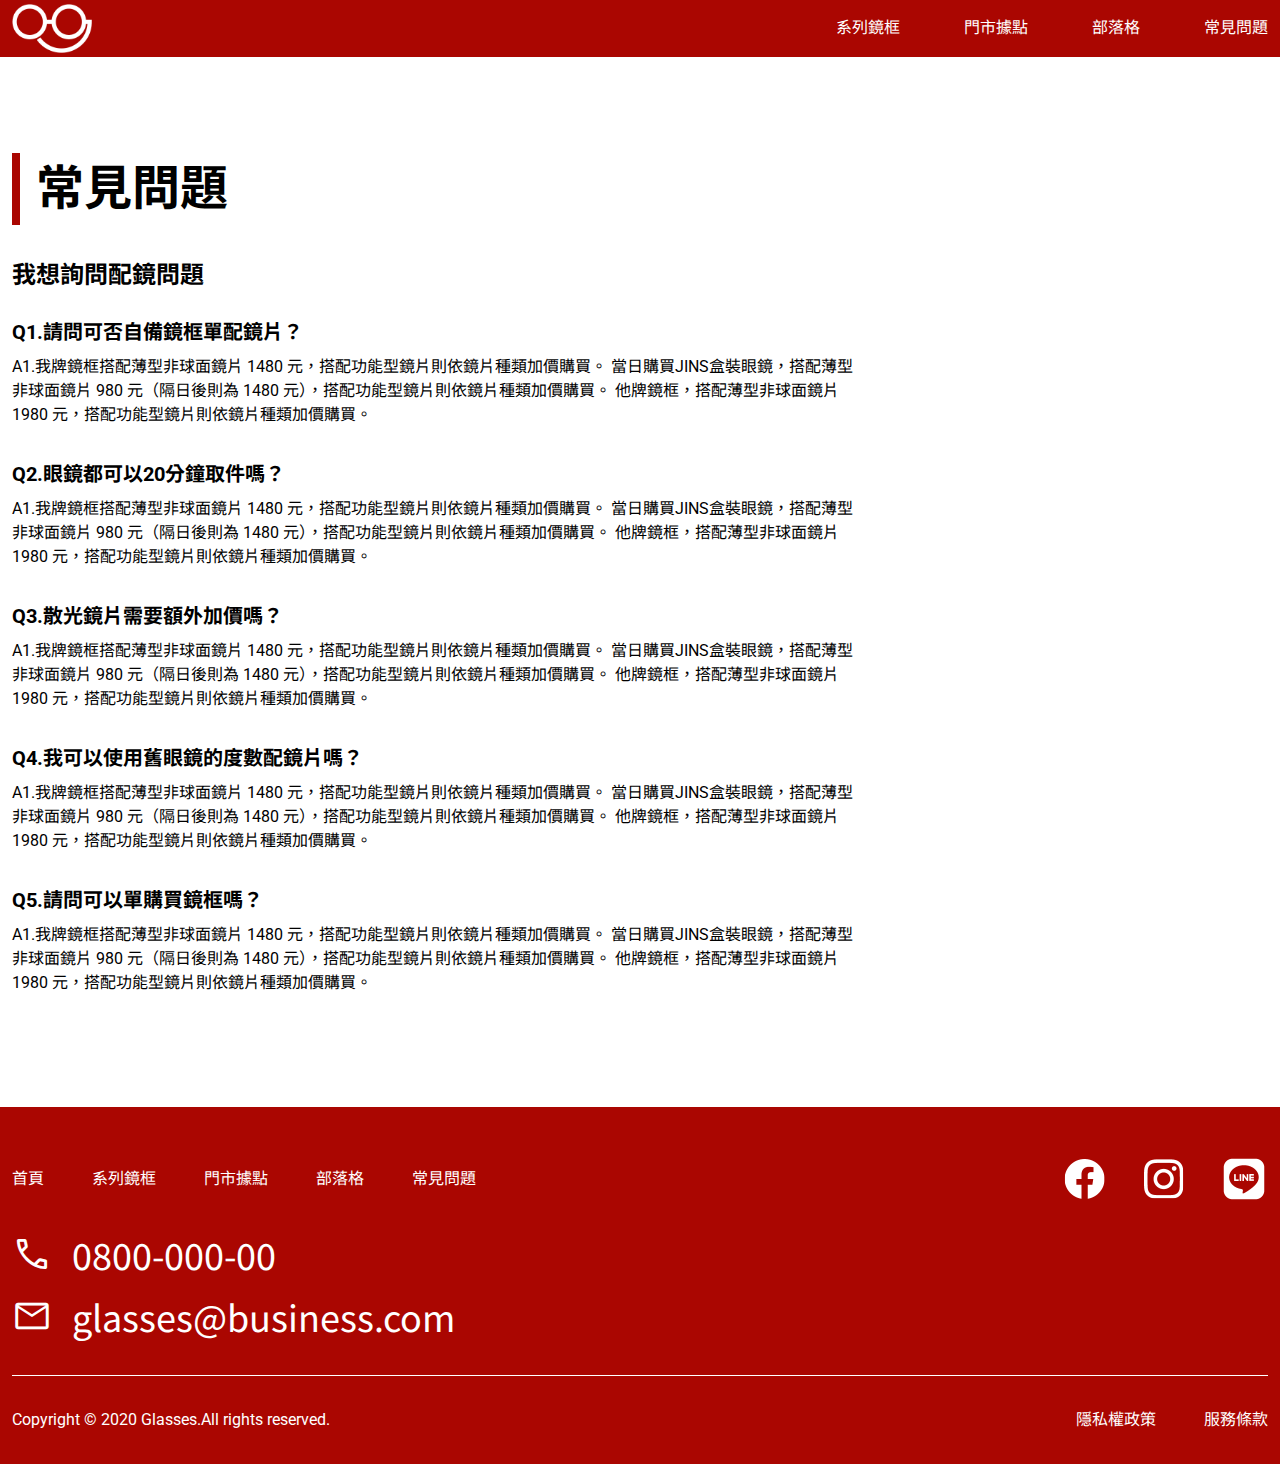
==== faq.html @ da977192 "Update 2022-08-02T11:00:02.151Z" ====
<!DOCTYPE html>
<html lang="en">
  <head>
    <meta charset="UTF-8" />
    <meta name="viewport" content="width=device-width, initial-scale=1.0" />
    <meta http-equiv="X-UA-Compatible" content="ie=edge" />
    <title>常見問題</title>
    <link rel="stylesheet" href="./assets/style/all.css" />
    <link
      rel="stylesheet"
      href="https://fonts.googleapis.com/css2?family=Material+Symbols+Outlined:opsz,wght,FILL,GRAD@48,400,0,0"
    />
  </head>

  <body>
    <header>
      <div class="header container d-flex justify-between pt-0-5 pb-0-5">
        <a class="logo" href="index.html"
          ><img src="./assets/images/logo-white.png" alt="logo"
        /></a>
        <ul class="nav d-flex flex-wrap">
          <li><a class="header-nav-a" href="product.html">系列鏡框</a></li>
          <li><a class="header-nav-a" href="#">門市據點</a></li>
          <li><a class="header-nav-a" href="#">部落格</a></li>
          <li><a class="header-nav-a" href="faq.html">常見問題</a></li>
        </ul>
      </div>
    </header>

    
<section class="faq container pt-12 pb-10">
  <h1 class="font-h2 font-bold pl-2 mb-4">常見問題</h1>
  <h2 class="font-m font-bold mb-3">我想詢問配鏡問題</h2>
  <ul>
    <li class="mb-4">
      <h3 class="font-s font-bold mb-1">Q1.請問可否自備鏡框單配鏡片？</h3>
      <p>
        A1.我牌鏡框搭配薄型非球面鏡片 1480
        元，搭配功能型鏡片則依鏡片種類加價購買。
        當日購買JINS盒裝眼鏡，搭配薄型非球面鏡片 980 元（隔日後則為 1480
        元），搭配功能型鏡片則依鏡片種類加價購買。 他牌鏡框，搭配薄型非球面鏡片
        1980 元，搭配功能型鏡片則依鏡片種類加價購買。
      </p>
    </li>
    <li class="mb-4">
      <h3 class="font-s font-bold mb-1">Q2.眼鏡都可以20分鐘取件嗎？</h3>
      <p>
        A1.我牌鏡框搭配薄型非球面鏡片 1480
        元，搭配功能型鏡片則依鏡片種類加價購買。
        當日購買JINS盒裝眼鏡，搭配薄型非球面鏡片 980 元（隔日後則為 1480
        元），搭配功能型鏡片則依鏡片種類加價購買。 他牌鏡框，搭配薄型非球面鏡片
        1980 元，搭配功能型鏡片則依鏡片種類加價購買。
      </p>
    </li>
    <li class="mb-4">
      <h3 class="font-s font-bold mb-1">Q3.散光鏡片需要額外加價嗎？</h3>
      <p>
        A1.我牌鏡框搭配薄型非球面鏡片 1480
        元，搭配功能型鏡片則依鏡片種類加價購買。
        當日購買JINS盒裝眼鏡，搭配薄型非球面鏡片 980 元（隔日後則為 1480
        元），搭配功能型鏡片則依鏡片種類加價購買。 他牌鏡框，搭配薄型非球面鏡片
        1980 元，搭配功能型鏡片則依鏡片種類加價購買。
      </p>
    </li>
    <li class="mb-4">
      <h3 class="font-s font-bold mb-1">Q4.我可以使用舊眼鏡的度數配鏡片嗎？</h3>
      <p>
        A1.我牌鏡框搭配薄型非球面鏡片 1480
        元，搭配功能型鏡片則依鏡片種類加價購買。
        當日購買JINS盒裝眼鏡，搭配薄型非球面鏡片 980 元（隔日後則為 1480
        元），搭配功能型鏡片則依鏡片種類加價購買。 他牌鏡框，搭配薄型非球面鏡片
        1980 元，搭配功能型鏡片則依鏡片種類加價購買。
      </p>
    </li>
    <li class="mb-4">
      <h3 class="font-s font-bold mb-1">Q5.請問可以單購買鏡框嗎？</h3>
      <p>
        A1.我牌鏡框搭配薄型非球面鏡片 1480
        元，搭配功能型鏡片則依鏡片種類加價購買。
        當日購買JINS盒裝眼鏡，搭配薄型非球面鏡片 980 元（隔日後則為 1480
        元），搭配功能型鏡片則依鏡片種類加價購買。 他牌鏡框，搭配薄型非球面鏡片
        1980 元，搭配功能型鏡片則依鏡片種類加價購買。
      </p>
    </li>
  </ul>
</section>


    <footer class="pt-6 pb-4">
      <div class="container">
        <div class="info d-flex justify-between mb-3">
          <ul class="info-nav d-flex">
            <li><a class="info-nav-a" href="index.html">首頁</a></li>
            <li><a class="info-nav-a" href="product.html">系列鏡框</a></li>
            <li><a class="info-nav-a" href="#">門市據點</a></li>
            <li><a class="info-nav-a" href="#">部落格</a></li>
            <li><a class="info-nav-a" href="faq.html">常見問題</a></li>
          </ul>
          <ul class="info-community d-flex">
            <li class="mr-4">
              <a href="#"
                ><img src="assets/images/ic-social-fb.png" alt="fb"
              /></a>
            </li>
            <li class="mr-4">
              <a href="#"
                ><img src="assets/images/ic_social_ig.png" alt="ig"
              /></a>
            </li>
            <li>
              <a href="#"
                ><img src="assets/images/ic_social_line.png" alt="line"
              /></a>
            </li>
          </ul>
        </div>
        <ul class="contact mb-4 pb-4">
          <li class="d-flex align-items-center mb-1">
            <span class="material-symbols-outlined mr-2-5"> call </span>
            <a class="font-white font-h3" href="tel:+886-080000000"
              >0800-000-00</a
            >
          </li>
          <li class="d-flex align-items-center">
            <span class="material-symbols-outlined mr-2-5"> mail </span>
            <a class="font-white font-h3" href="mailto:glasses@business.com"
              >glasses@business.com</a
            >
          </li>
        </ul>
        <div class="declare d-flex justify-between">
          <p class="font-white">
            Copyright © 2020 Glasses.All rights reserved.
          </p>
          <ul class="d-flex font-white">
            <li class="mr-6"><a class="font-white" href="#">隱私權政策</a></li>
            <li><a class="font-white" href="#">服務條款</a></li>
          </ul>
        </div>
      </div>
    </footer>
    <script src="./assets/js/vendors.js"></script>
    <script src="./assets/js/all.js"></script>
  </body>
</html>
---- assets/style/all.css ----
@import url("https://fonts.googleapis.com/css2?family=Noto+Sans+TC:wght@400;500;700&family=Roboto:ital,wght@0,400;1,900&display=swap");
/* http://meyerweb.com/eric/tools/css/reset/ 
   v2.0 | 20110126
   License: none (public domain)
*/
html,
body,
div,
span,
applet,
object,
iframe,
h1,
h2,
h3,
h4,
h5,
h6,
p,
blockquote,
pre,
a,
abbr,
acronym,
address,
big,
cite,
code,
del,
dfn,
em,
img,
ins,
kbd,
q,
s,
samp,
small,
strike,
strong,
sub,
sup,
tt,
var,
b,
u,
i,
center,
dl,
dt,
dd,
ol,
ul,
li,
fieldset,
form,
label,
legend,
table,
caption,
tbody,
tfoot,
thead,
tr,
th,
td,
article,
aside,
canvas,
details,
embed,
figure,
figcaption,
footer,
header,
hgroup,
menu,
nav,
output,
ruby,
section,
summary,
time,
mark,
audio,
video {
  margin: 0;
  padding: 0;
  border: 0;
  font-size: 100%;
  font: inherit;
  vertical-align: baseline; }

/* HTML5 display-role reset for older browsers */
article,
aside,
details,
figcaption,
figure,
footer,
header,
hgroup,
menu,
nav,
section {
  display: block; }

body {
  line-height: 1; }

ol,
ul {
  list-style: none; }

blockquote,
q {
  quotes: none; }

blockquote:before,
blockquote:after,
q:before,
q:after {
  content: "";
  content: none; }

table {
  border-collapse: collapse;
  border-spacing: 0; }

*,
*::before,
*::after {
  -webkit-box-sizing: border-box;
          box-sizing: border-box; }

body {
  font-family: "Roboto", "Noto Sans TC", Arial, sans-serif;
  font-weight: 400;
  font-size: 16px;
  line-height: 1.5; }

img {
  vertical-align: middle;
  max-width: 100%;
  height: auto; }

a {
  text-decoration: none; }

.container {
  max-width: 1320px;
  margin: 0 auto;
  padding: 0 12px; }
  @media (max-width: 992px) {
    .container {
      max-width: 920px; } }
  @media (max-width: 768px) {
    .container {
      max-width: 742px; } }

.text-center {
  text-align: center; }

.banner-title {
  font-size: 64px;
  font-weight: 700;
  color: #650300; }

.main-title {
  font-size: 48px;
  font-weight: 700;
  color: #650300; }
  @media (max-width: 768px) {
    .main-title {
      font-size: 24px; } }

.classic-title {
  font-size: 48px;
  font-weight: 700;
  font-style: italic;
  color: #aa0601; }

.subtitle {
  font-size: 24px;
  font-weight: 700;
  color: #650300; }

.ptb {
  padding-top: 80px;
  padding-bottom: 80px; }

.header-nav-a {
  display: inline-block;
  padding: 12px 32px;
  color: #ffffff; }

.info-nav-a {
  display: inline-block;
  padding: 12px 24px;
  color: #ffffff; }

.text-input {
  padding: 6px 0 6px 12px; }

.font-xs {
  font-size: 14px; }

.font-s {
  font-size: 20px; }

.font-m {
  font-size: 24px; }

.font-l {
  font-size: 32px; }

.font-xl {
  font-size: 40px; }

.font-h1 {
  font-size: 64px; }

.font-h2 {
  font-size: 48px; }

.font-h3 {
  font-size: 36px; }

.font-primary {
  color: #aa0601; }

.font-secondary {
  color: #650300; }

.font-white {
  color: #ffffff; }

.font-light {
  font-weight: 300; }

.font-regular {
  font-weight: 400; }

.font-medium {
  font-weight: 500; }

.font-bold {
  font-weight: 700; }

.font-black {
  font-weight: 900; }

.mr-0 {
  margin-right: 0; }

.mr-1 {
  margin-right: 8px; }

.mr-1-5 {
  margin-right: 12px; }

.mr-2 {
  margin-right: 16px; }

.mr-2-5 {
  margin-right: 20px; }

.mr-3 {
  margin-right: 24px; }

.mr-4 {
  margin-right: 32px; }

.mr-5 {
  margin-right: 40px; }

.mr-6 {
  margin-right: 48px; }

.mr-7 {
  margin-right: 56px; }

.mr-8 {
  margin-right: 64px; }

.-mr-1-5 {
  margin-right: -12px; }

.ml-0 {
  margin-left: 0; }

.ml-1 {
  margin-left: 8px; }

.ml-1-5 {
  margin-left: 12px; }

.ml-2 {
  margin-left: 16px; }

.-ml-1-5 {
  margin-left: -12px; }

.mb-0 {
  margin-bottom: 0; }

.mb-1 {
  margin-bottom: 8px; }

.mb-2 {
  margin-bottom: 16px; }

.mb-3 {
  margin-bottom: 24px; }

.mb-4 {
  margin-bottom: 32px; }

.mb-5 {
  margin-bottom: 40px; }

.mb-6 {
  margin-bottom: 48px; }

.mb-7 {
  margin-bottom: 56px; }

.mb-8 {
  margin-bottom: 64px; }

.mb-9 {
  margin-bottom: 72px; }

.mb-10 {
  margin-bottom: 80px; }

.pt-0 {
  padding-top: 0; }

.pt-0-5 {
  padding-top: 4px; }

.pt-1 {
  padding-top: 8px; }

.pt-1-5 {
  padding-top: 12px; }

.pt-2 {
  padding-top: 16px; }

.pt-3 {
  padding-top: 24px; }

.pt-4 {
  padding-top: 32px; }

.pt-5 {
  padding-top: 40px; }

.pt-6 {
  padding-top: 48px; }

.pt-7 {
  padding-top: 56px; }

.pt-8 {
  padding-top: 64px; }

.pt-9 {
  padding-top: 72px; }

.pt-10 {
  padding-top: 80px; }

.pt-12 {
  padding-top: 96px; }

.pb-0 {
  padding-bottom: 0; }

.pb-0-5 {
  padding-bottom: 4px; }

.pb-1 {
  padding-bottom: 8px; }

.pb-1-5 {
  padding-bottom: 12px; }

.pb-2 {
  padding-bottom: 16px; }

.pb-3 {
  padding-bottom: 24px; }

.pb-4 {
  padding-bottom: 32px; }

.pb-5 {
  padding-bottom: 40px; }

.pb-6 {
  padding-bottom: 48px; }

.pb-7 {
  padding-bottom: 56px; }

.pb-8 {
  padding-bottom: 64px; }

.pb-9 {
  padding-bottom: 72px; }

.pb-10 {
  padding-bottom: 80px; }

.pr-0 {
  padding-right: 0; }

.pr-1 {
  padding-right: 8px; }

.pr-1-5 {
  padding-right: 12px; }

.pr-2 {
  padding-right: 16px; }

.pr-3 {
  padding-right: 24px; }

.pr-4 {
  padding-right: 32px; }

.pr-5 {
  padding-right: 40px; }

.pr-6 {
  padding-right: 48px; }

.pr-7 {
  padding-right: 56px; }

.pr-8 {
  padding-right: 64px; }

.pr-9 {
  padding-right: 72px; }

.pr-10 {
  padding-right: 80px; }

.pl-0 {
  padding-left: 0; }

.pl-1 {
  padding-left: 8px; }

.pl-1-5 {
  padding-left: 12px; }

.pl-2 {
  padding-left: 16px; }

.pl-3 {
  padding-left: 24px; }

.pl-4 {
  padding-left: 32px; }

.pl-5 {
  padding-left: 40px; }

.pl-6 {
  padding-left: 48px; }

.pl-7 {
  padding-left: 56px; }

.pl-8 {
  padding-left: 64px; }

.pl-9 {
  padding-left: 72px; }

.pl-10 {
  padding-left: 80px; }

.d-flex {
  display: -webkit-box;
  display: -ms-flexbox;
  display: flex; }

.flex-row {
  -webkit-box-orient: horizontal;
  -webkit-box-direction: normal;
      -ms-flex-direction: row;
          flex-direction: row; }

.flex-row-reverse {
  -webkit-box-orient: horizontal;
  -webkit-box-direction: reverse;
      -ms-flex-direction: row-reverse;
          flex-direction: row-reverse; }

.flex-column {
  -webkit-box-orient: vertical;
  -webkit-box-direction: normal;
      -ms-flex-direction: column;
          flex-direction: column; }

.flex-column-reverse {
  -webkit-box-orient: vertical;
  -webkit-box-direction: reverse;
      -ms-flex-direction: column-reverse;
          flex-direction: column-reverse; }

.flex-wrap {
  -ms-flex-wrap: wrap;
      flex-wrap: wrap; }

.justify-start {
  -webkit-box-pack: start;
      -ms-flex-pack: start;
          justify-content: flex-start; }

.justify-end {
  -webkit-box-pack: end;
      -ms-flex-pack: end;
          justify-content: flex-end; }

.justify-center {
  -webkit-box-pack: center;
      -ms-flex-pack: center;
          justify-content: center; }

.justify-between {
  -webkit-box-pack: justify;
      -ms-flex-pack: justify;
          justify-content: space-between; }

.justify-around {
  -ms-flex-pack: distribute;
      justify-content: space-around; }

.align-items-start {
  -webkit-box-align: start;
      -ms-flex-align: start;
          align-items: flex-start; }

.align-items-end {
  -webkit-box-align: end;
      -ms-flex-align: end;
          align-items: flex-end; }

.align-items-center {
  -webkit-box-align: center;
      -ms-flex-align: center;
          align-items: center; }

.align-items-stretch {
  -webkit-box-align: stretch;
      -ms-flex-align: stretch;
          align-items: stretch; }

header {
  background: #aa0601; }
  @media (max-width: 768px) {
    header .container {
      max-width: 768px; } }

@media (max-width: 768px) {
  .header {
    -webkit-box-orient: vertical;
    -webkit-box-direction: normal;
        -ms-flex-direction: column;
            flex-direction: column;
    padding-right: 0;
    padding-left: 0;
    padding-bottom: 0; } }

.logo {
  width: 80px; }
  @media (max-width: 768px) {
    .logo {
      margin: 0 auto;
      margin-bottom: 4px; } }

@media (max-width: 768px) {
  .nav {
    border: 1px solid white; } }

.nav li:last-child a {
  padding-right: 0; }
  @media (max-width: 768px) {
    .nav li:last-child a {
      padding-right: 32px; } }

@media (max-width: 768px) {
  .nav li {
    width: 50%; } }

@media (max-width: 768px) {
  .nav li:nth-child(1) {
    border-bottom: 1px solid white;
    border-right: 1px solid white; } }

@media (max-width: 768px) {
  .nav li:nth-child(2) {
    border-bottom: 1px solid white; } }

@media (max-width: 768px) {
  .nav li:nth-child(3) {
    border-right: 1px solid white; } }

.nav a:hover {
  color: #650300; }
  @media (max-width: 768px) {
    .nav a:hover {
      background: #ffffff;
      color: #aa0601;
      font-weight: 900; } }

@media (max-width: 768px) {
  .nav a {
    width: 100%;
    text-align: center; } }

footer {
  background: #aa0601; }
  @media (max-width: 768px) {
    footer {
      padding-top: 24px;
      padding-bottom: 24px; } }
  footer .container {
    position: relative; }

@media (max-width: 768px) {
  .info {
    margin-bottom: 0; } }

@media (max-width: 768px) {
  .info-nav {
    display: none; } }

.info-nav li:nth-child(1) a {
  padding-left: 0; }

@media (max-width: 768px) {
  .info-community {
    position: absolute;
    right: 13px;
    top: 0; } }

@media (max-width: 992px) {
  .info-community li {
    margin-right: 16px; }
    .info-community li:last-child {
      margin-right: 0; } }

.info-community a {
  display: inline-block;
  width: 48px; }
  @media (max-width: 992px) {
    .info-community a {
      width: 40px; } }
  @media (max-width: 768px) {
    .info-community a {
      width: 24px; } }

.contact {
  border-bottom: 1px solid white; }
  @media (max-width: 768px) {
    .contact {
      padding-bottom: 24px;
      margin-bottom: 16px; } }
  .contact .material-symbols-outlined {
    font-size: 40px;
    color: #ffffff; }
    @media (max-width: 768px) {
      .contact .material-symbols-outlined {
        font-size: 20px;
        margin-right: 10px; } }
  .contact a {
    font-family: "Noto Sans TC"; }
    @media (max-width: 768px) {
      .contact a {
        font-size: 16px; } }

@media (max-width: 768px) {
  .declare {
    display: block; } }

@media (max-width: 768px) {
  .declare p {
    margin-bottom: 8px; } }

@media (max-width: 768px) {
  .declare ul {
    display: block; } }

@media (max-width: 768px) {
  .declare ul li:nth-child(1) {
    margin-bottom: 8px; } }

.banner {
  background-image: url("../images/home-header.png");
  background-size: cover;
  background-position: center;
  height: 100vh; }
  @media (max-width: 768px) {
    .banner {
      background-image: url("../images/home-header-sm.png");
      height: 396px; } }
  .banner .container {
    height: 100vh; }
    @media (max-width: 768px) {
      .banner .container {
        height: 396px; } }

@media (max-width: 768px) {
  .banner-content p {
    font-size: 16px; } }

@media (max-width: 768px) {
  .banner-content h1 {
    font-size: 24px; } }

.banner-content a {
  display: block;
  background: #aa0601; }
  .banner-content a:hover {
    background: #ffffff;
    color: #aa0601;
    font-weight: 900; }

.professional {
  background: #fbf2f2; }

.professional-content li {
  width: 25%; }
  @media (max-width: 992px) {
    .professional-content li {
      width: 50%; } }
  @media (max-width: 768px) {
    .professional-content li {
      width: 100%; } }

.classic-content li {
  width: 33.33%; }
  @media (max-width: 992px) {
    .classic-content li {
      width: 100%;
      display: -webkit-box;
      display: -ms-flexbox;
      display: flex;
      -webkit-box-orient: vertical;
      -webkit-box-direction: normal;
          -ms-flex-direction: column;
              flex-direction: column;
      -webkit-box-align: center;
          -ms-flex-align: center;
              align-items: center;
      margin-bottom: 24px; }
      .classic-content li:last-child {
        margin-bottom: 0; } }

@media (max-width: 992px) {
  .classic-content img {
    max-width: 40%; } }

@media (max-width: 768px) {
  .classic-content img {
    max-width: 100%; } }

.together {
  background-image: url("../images/index-bg.png");
  background-size: cover;
  background-position: center; }
  @media (max-width: 768px) {
    .together {
      padding-bottom: 40px; } }
  @media (max-width: 768px) {
    .together h2 {
      padding-top: 40px; } }

.together-content li {
  width: 50%; }
  @media (max-width: 992px) {
    .together-content li {
      width: 100%;
      margin-bottom: 24px; } }
  .together-content li h3 {
    background: #ffffff; }

@media (max-width: 768px) {
  .together-content .sec1 {
    content: url("../images/home-section4-1-sm.png");
    width: 100%; } }

@media (max-width: 768px) {
  .together-content .sec2 {
    content: url("../images/home-section4-2-sm.png");
    width: 100%; } }

.recommend-content li {
  width: 25%; }
  @media (max-width: 992px) {
    .recommend-content li {
      width: 50%; } }
  @media (max-width: 768px) {
    .recommend-content li {
      width: 100%; } }

.recommend-content .cap {
  -webkit-box-shadow: 1px 2px 8px rgba(0, 0, 0, 0.2);
          box-shadow: 1px 2px 8px rgba(0, 0, 0, 0.2);
  padding: 16px;
  -webkit-box-flex: 1;
      -ms-flex-positive: 1;
          flex-grow: 1; }

.contactForm {
  background-color: #fbf2f2; }

.contactForm-content {
  width: 636px; }
  @media (max-width: 992px) {
    .contactForm-content {
      width: 576px; } }
  @media (max-width: 768px) {
    .contactForm-content {
      width: 100%; } }

.form label {
  display: block; }
  .form label[for="agree"] {
    display: inline; }

.form input {
  width: 100%;
  background: rgba(0, 0, 0, 0);
  border: 1px solid #000; }
  .form input::-webkit-input-placeholder {
    color: rgba(0, 0, 0, 0.2); }
  .form input::-moz-placeholder {
    color: rgba(0, 0, 0, 0.2); }
  .form input:-ms-input-placeholder {
    color: rgba(0, 0, 0, 0.2); }
  .form input::-ms-input-placeholder {
    color: rgba(0, 0, 0, 0.2); }
  .form input::placeholder {
    color: rgba(0, 0, 0, 0.2); }
  .form input[type="checkbox"] {
    display: inline;
    cursor: pointer;
    width: 16px; }

.form textarea {
  background: rgba(0, 0, 0, 0);
  width: 100%; }
  .form textarea::-webkit-input-placeholder {
    color: rgba(0, 0, 0, 0.2); }
  .form textarea::-moz-placeholder {
    color: rgba(0, 0, 0, 0.2); }
  .form textarea:-ms-input-placeholder {
    color: rgba(0, 0, 0, 0.2); }
  .form textarea::-ms-input-placeholder {
    color: rgba(0, 0, 0, 0.2); }
  .form textarea::placeholder {
    color: rgba(0, 0, 0, 0.2); }

.form button {
  display: block;
  width: 416px;
  margin: 0 auto;
  cursor: pointer;
  background: #aa0601;
  border: none; }
  @media (max-width: 992px) {
    .form button {
      width: 336px; } }
  @media (max-width: 768px) {
    .form button {
      width: 100%; } }
  .form button:hover {
    background: #ffffff;
    color: #aa0601;
    font-weight: 900; }
  .form button:active {
    background: #ffffff;
    color: #aa0601;
    font-weight: 900;
    border: 3px solid #aa0601;
    padding: 13px 0; }

@media (max-width: 992px) {
  .faq {
    padding-top: 80px; } }

@media (max-width: 768px) {
  .faq {
    padding-top: 40px;
    padding-bottom: 64px; } }

.faq h1 {
  border-left: 8px solid #aa0601; }
  @media (max-width: 768px) {
    .faq h1 {
      font-size: 24px; } }

.faq ul {
  width: 856px; }
  @media (max-width: 992px) {
    .faq ul {
      width: 100%; } }

@media (max-width: 992px) {
  .navbar .container {
    max-width: 992px;
    padding-left: 0;
    padding-right: 0; } }

.navbar .nav-item {
  width: 33.33%;
  border: 1px solid #dcdcdc; }
  @media (max-width: 768px) {
    .navbar .nav-item {
      padding: 16px 12px; } }
  .navbar .nav-item:not(:last-child) {
    border-right: 0; }
  .navbar .nav-item:hover {
    border-bottom: 8px solid #aa0601;
    padding-bottom: 16px; }
    @media (max-width: 768px) {
      .navbar .nav-item:hover {
        padding-bottom: 8px; } }
  .navbar .nav-item .nav-link {
    color: #000; }
    @media (max-width: 992px) {
      .navbar .nav-item .nav-link {
        font-size: 24px; } }
    @media (max-width: 768px) {
      .navbar .nav-item .nav-link {
        font-size: 16px;
        font-weight: 500; } }

.product-banner {
  margin-bottom: 40px; }
  .product-banner img {
    width: 50%; }
    @media (max-width: 992px) {
      .product-banner img:nth-child(1) {
        content: url("../images/product-header-sm-3.png"); } }
    @media (max-width: 992px) {
      .product-banner img:nth-child(2) {
        content: url("../images/product-header-sm-4.png"); } }

@media (max-width: 768px) {
  .newproduct h1 {
    font-size: 24px; } }

@media (max-width: 768px) {
  .newproduct h2 {
    font-size: 24px; } }

.product .card {
  width: 33.33%; }
  @media (max-width: 768px) {
    .product .card {
      width: 100%; } }

.pickcolor {
  width: 24px;
  height: 24px;
  border-radius: 4px; }

.pickcolor-brown {
  background: #5f3e2d; }

.pickcolor-orange {
  background: #b75929; }

.pagination-item {
  border: 1px solid #555555; }
  .pagination-item:not(:last-child) {
    border-right: 0; }

.pagination-link {
  display: block;
  font-size: 18px;
  padding: 12px 16px;
  color: #555555; }
  .pagination-link:first-child {
    font-size: 19px;
    padding: 11px 12px; }
  .pagination-link:last-child {
    font-size: 19px;
    padding: 11px 12px; }
  .pagination-link:hover {
    background: #000;
    color: #ffffff; }

/*# sourceMappingURL=all.css.map */
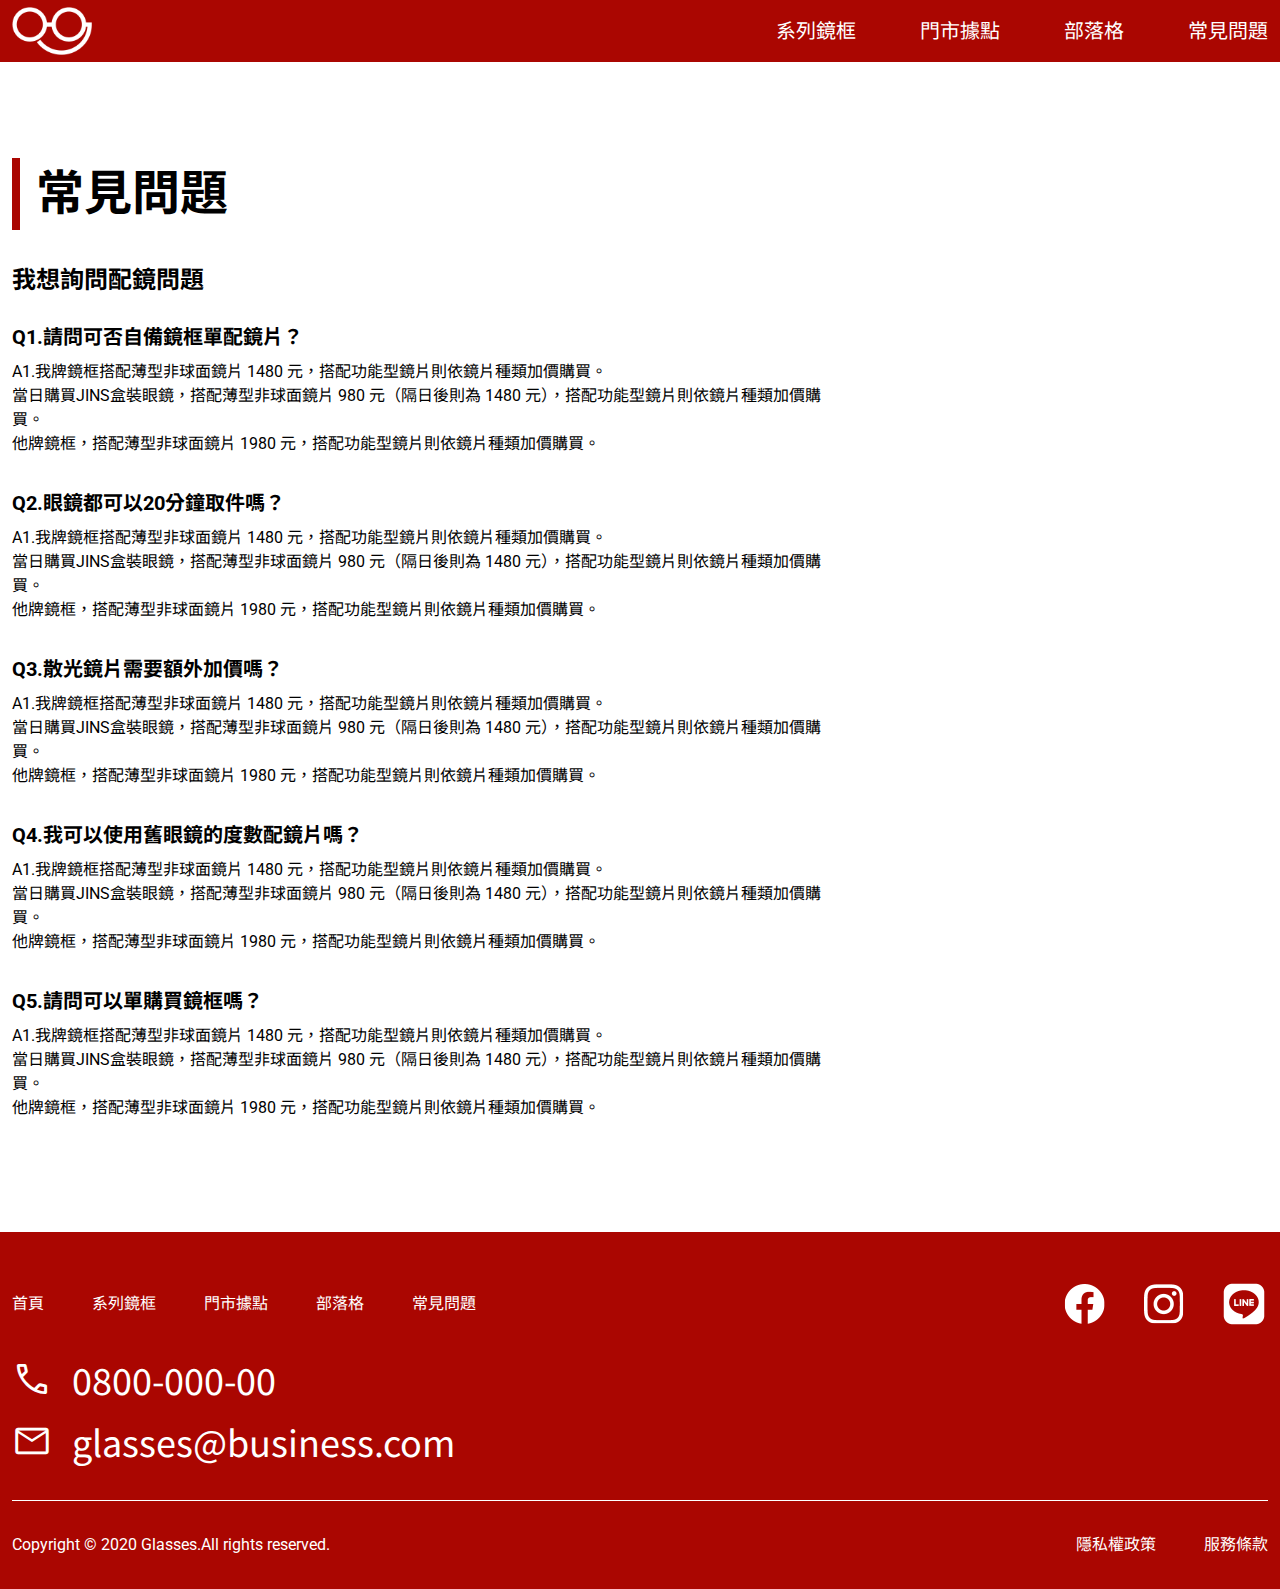
==== commit bf852fbb: "Update 2022-08-05T14:42:14.955Z" ====
--- a/faq.html
+++ b/faq.html
@@ -14,15 +14,19 @@
 
   <body>
     <header>
-      <div class="header container d-flex justify-between pt-0-5 pb-0-5">
+      <div
+        class="header container d-flex justify-between align-items-center pt-0-5 pb-0-5"
+      >
         <a class="logo" href="index.html"
           ><img src="./assets/images/logo-white.png" alt="logo"
         /></a>
         <ul class="nav d-flex flex-wrap">
-          <li><a class="header-nav-a" href="product.html">系列鏡框</a></li>
-          <li><a class="header-nav-a" href="#">門市據點</a></li>
-          <li><a class="header-nav-a" href="#">部落格</a></li>
-          <li><a class="header-nav-a" href="faq.html">常見問題</a></li>
+          <li>
+            <a class="header-nav-a font-s" href="product.html">系列鏡框</a>
+          </li>
+          <li><a class="header-nav-a font-s" href="#">門市據點</a></li>
+          <li><a class="header-nav-a font-s" href="#">部落格</a></li>
+          <li><a class="header-nav-a font-s" href="faq.html">常見問題</a></li>
         </ul>
       </div>
     </header>
@@ -36,50 +40,55 @@
       <h3 class="font-s font-bold mb-1">Q1.請問可否自備鏡框單配鏡片？</h3>
       <p>
         A1.我牌鏡框搭配薄型非球面鏡片 1480
+        元，搭配功能型鏡片則依鏡片種類加價購買。<br />
+        當日購買JINS盒裝眼鏡，搭配薄型非球面鏡片 980 元（隔日後則為 1480
+        元），搭配功能型鏡片則依鏡片種類加價購買。<br />
+        他牌鏡框，搭配薄型非球面鏡片 1980
         元，搭配功能型鏡片則依鏡片種類加價購買。
-        當日購買JINS盒裝眼鏡，搭配薄型非球面鏡片 980 元（隔日後則為 1480
-        元），搭配功能型鏡片則依鏡片種類加價購買。 他牌鏡框，搭配薄型非球面鏡片
-        1980 元，搭配功能型鏡片則依鏡片種類加價購買。
       </p>
     </li>
     <li class="mb-4">
       <h3 class="font-s font-bold mb-1">Q2.眼鏡都可以20分鐘取件嗎？</h3>
       <p>
         A1.我牌鏡框搭配薄型非球面鏡片 1480
+        元，搭配功能型鏡片則依鏡片種類加價購買。<br />
+        當日購買JINS盒裝眼鏡，搭配薄型非球面鏡片 980 元（隔日後則為 1480
+        元），搭配功能型鏡片則依鏡片種類加價購買。<br />
+        他牌鏡框，搭配薄型非球面鏡片 1980
         元，搭配功能型鏡片則依鏡片種類加價購買。
-        當日購買JINS盒裝眼鏡，搭配薄型非球面鏡片 980 元（隔日後則為 1480
-        元），搭配功能型鏡片則依鏡片種類加價購買。 他牌鏡框，搭配薄型非球面鏡片
-        1980 元，搭配功能型鏡片則依鏡片種類加價購買。
       </p>
     </li>
     <li class="mb-4">
       <h3 class="font-s font-bold mb-1">Q3.散光鏡片需要額外加價嗎？</h3>
       <p>
         A1.我牌鏡框搭配薄型非球面鏡片 1480
+        元，搭配功能型鏡片則依鏡片種類加價購買。<br />
+        當日購買JINS盒裝眼鏡，搭配薄型非球面鏡片 980 元（隔日後則為 1480
+        元），搭配功能型鏡片則依鏡片種類加價購買。<br />
+        他牌鏡框，搭配薄型非球面鏡片 1980
         元，搭配功能型鏡片則依鏡片種類加價購買。
-        當日購買JINS盒裝眼鏡，搭配薄型非球面鏡片 980 元（隔日後則為 1480
-        元），搭配功能型鏡片則依鏡片種類加價購買。 他牌鏡框，搭配薄型非球面鏡片
-        1980 元，搭配功能型鏡片則依鏡片種類加價購買。
       </p>
     </li>
     <li class="mb-4">
       <h3 class="font-s font-bold mb-1">Q4.我可以使用舊眼鏡的度數配鏡片嗎？</h3>
       <p>
         A1.我牌鏡框搭配薄型非球面鏡片 1480
+        元，搭配功能型鏡片則依鏡片種類加價購買。<br />
+        當日購買JINS盒裝眼鏡，搭配薄型非球面鏡片 980 元（隔日後則為 1480
+        元），搭配功能型鏡片則依鏡片種類加價購買。<br />
+        他牌鏡框，搭配薄型非球面鏡片 1980
         元，搭配功能型鏡片則依鏡片種類加價購買。
-        當日購買JINS盒裝眼鏡，搭配薄型非球面鏡片 980 元（隔日後則為 1480
-        元），搭配功能型鏡片則依鏡片種類加價購買。 他牌鏡框，搭配薄型非球面鏡片
-        1980 元，搭配功能型鏡片則依鏡片種類加價購買。
       </p>
     </li>
     <li class="mb-4">
       <h3 class="font-s font-bold mb-1">Q5.請問可以單購買鏡框嗎？</h3>
       <p>
         A1.我牌鏡框搭配薄型非球面鏡片 1480
+        元，搭配功能型鏡片則依鏡片種類加價購買。<br />
+        當日購買JINS盒裝眼鏡，搭配薄型非球面鏡片 980 元（隔日後則為 1480
+        元），搭配功能型鏡片則依鏡片種類加價購買。<br />
+        他牌鏡框，搭配薄型非球面鏡片 1980
         元，搭配功能型鏡片則依鏡片種類加價購買。
-        當日購買JINS盒裝眼鏡，搭配薄型非球面鏡片 980 元（隔日後則為 1480
-        元），搭配功能型鏡片則依鏡片種類加價購買。 他牌鏡框，搭配薄型非球面鏡片
-        1980 元，搭配功能型鏡片則依鏡片種類加價購買。
       </p>
     </li>
   </ul>
--- a/assets/style/all.css
+++ b/assets/style/all.css
@@ -576,6 +576,9 @@
     -webkit-box-direction: normal;
         -ms-flex-direction: column;
             flex-direction: column;
+    -webkit-box-align: stretch;
+        -ms-flex-align: stretch;
+            align-items: stretch;
     padding-right: 0;
     padding-left: 0;
     padding-bottom: 0; } }
@@ -624,6 +627,7 @@
 
 @media (max-width: 768px) {
   .nav a {
+    font-size: 16px;
     width: 100%;
     text-align: center; } }
 
@@ -746,6 +750,8 @@
   @media (max-width: 768px) {
     .professional-content li {
       width: 100%; } }
+  .professional-content li img {
+    width: 100px; }
 
 .classic-content li {
   width: 33.33%; }
@@ -911,7 +917,7 @@
       font-size: 24px; } }
 
 .faq ul {
-  width: 856px; }
+  width: 66%; }
   @media (max-width: 992px) {
     .faq ul {
       width: 100%; } }
